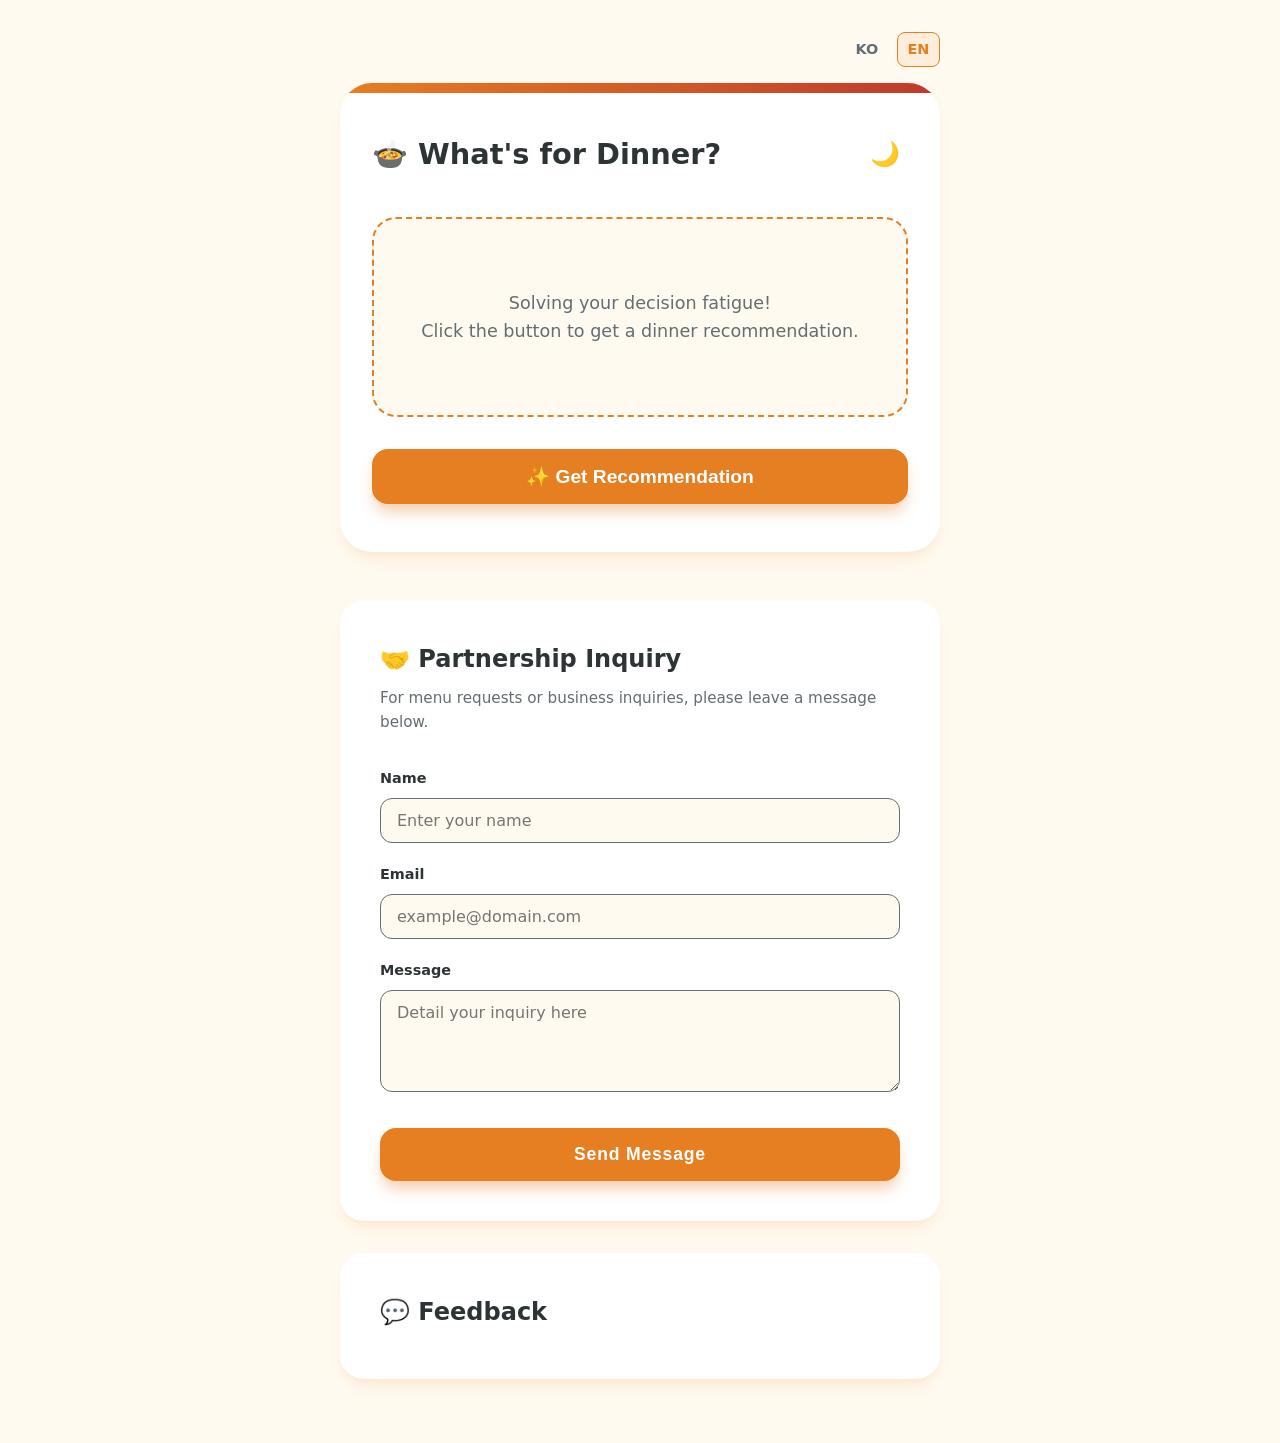
==== en.html @ bf0f8f5d "feat: Add global English page and multi-language support" ====
<!DOCTYPE html>
<html lang="en">
<head>
    <meta charset="UTF-8">
    <meta name="viewport" content="width=device-width, initial-scale=1.0">
    <title>What's for Dinner? | Menu Recommendation</title>
    <link rel="stylesheet" href="style.css">
</head>
<body>

    <nav class="lang-switcher">
        <a href="index.html" class="lang-link">KO</a>
        <a href="en.html" class="lang-link active">EN</a>
    </nav>

    <main class="container">
        <header>
            <h1>🍲 What's for Dinner?</h1>
            <button id="theme-toggle" class="theme-toggle" aria-label="Toggle dark mode">🌙</button>
        </header>
        
        <div id="display-area">
            <p style="color: var(--text-secondary); font-size: 1.1rem;">Solving your decision fatigue! <br>Click the button to get a dinner recommendation.</p>
        </div>

        <button id="recommend-btn">
            <span>✨ Get Recommendation</span>
        </button>
    </main>

    <section class="inquiry-section">
        <div class="inquiry-container">
            <h2>🤝 Partnership Inquiry</h2>
            <p>For menu requests or business inquiries, please leave a message below.</p>
            <form action="https://formspree.io/f/mlgpypkr" method="POST" id="inquiry-form">
                <div class="form-group">
                    <label for="name">Name</label>
                    <input type="text" id="name" name="name" placeholder="Enter your name" required>
                </div>
                <div class="form-group">
                    <label for="email">Email</label>
                    <input type="email" id="email" name="email" placeholder="example@domain.com" required>
                </div>
                <div class="form-group">
                    <label for="message">Message</label>
                    <textarea id="message" name="message" rows="4" placeholder="Detail your inquiry here" required></textarea>
                </div>
                <button type="submit" class="submit-btn">Send Message</button>
            </form>
        </div>
    </section>

    <section class="comment-section">
        <div class="comment-container">
            <h2>💬 Feedback</h2>
            <div id="disqus_thread"></div>
            <script>
                (function() {
                var d = document, s = d.createElement('script');
                s.src = 'https://productbuilder2-6.disqus.com/embed.js';
                s.setAttribute('data-timestamp', +new Date());
                (d.head || d.body).appendChild(s);
                })();
            </script>
            <noscript>Please enable JavaScript to view the <a href="https://disqus.com/?ref_noscript">comments powered by Disqus.</a></noscript>
        </div>
    </section>

    <script src="main.js"></script>
</body>
</html>
---- style.css ----
@layer base, theme, components, layout;

@layer base {
  :root {
    --bg-color: #fffaf0; /* FloralWhite - Warm background */
    --text-primary: #2d3436;
    --text-secondary: #636e72;
    --accent-color: #e67e22; /* Carrot Orange */
    --accent-hover: #d35400; /* Pumpkin Orange */
    --card-bg: #ffffff;
    --shadow: 0 10px 25px -5px rgba(230, 126, 34, 0.1), 0 8px 10px -6px rgba(230, 126, 34, 0.1);
    --bonus-color: #c0392b; /* Pomegranate Red */
    --transition-speed: 0.3s;
  }

  [data-theme="dark"] {
    --bg-color: #2c3e50; /* Midnight Blue */
    --text-primary: #ecf0f1;
    --text-secondary: #bdc3c7;
    --accent-color: #f39c12; /* Orange */
    --accent-hover: #e67e22;
    --card-bg: #34495e; /* Wet Asphalt */
    --shadow: 0 10px 25px -5px rgba(0, 0, 0, 0.5), 0 8px 10px -6px rgba(0, 0, 0, 0.5);
    --bonus-color: #e74c3c; /* Alizarin Red */
  }

  * {
    box-sizing: border-box;
    margin: 0;
    padding: 0;
  }

  body {
    font-family: 'Pretendard', -apple-system, BlinkMacSystemFont, system-ui, Roboto, sans-serif;
    background-color: var(--bg-color);
    color: var(--text-primary);
    transition: background-color var(--transition-speed), color var(--transition-speed);
    line-height: 1.6;
    display: flex;
    flex-direction: column;
    justify-content: flex-start;
    align-items: center;
    min-height: 100vh;
    padding: 2rem 0;
  }
}

@layer layout {
  .container {
    max-width: 600px;
    width: 90%;
    margin-bottom: 3rem;
    padding: 3rem 2rem;
    background-color: var(--card-bg);
    border-radius: 2rem;
    box-shadow: var(--shadow);
    text-align: center;
    transition: background-color var(--transition-speed), box-shadow var(--transition-speed);
    position: relative;
    overflow: hidden;
  }

  /* Decorative texture */
  .container::before {
    content: "";
    position: absolute;
    top: 0;
    left: 0;
    right: 0;
    height: 10px;
    background: linear-gradient(90deg, var(--accent-color), var(--bonus-color));
  }

  .inquiry-section {
    max-width: 600px;
    width: 90%;
    margin-bottom: 2rem;
  }

  .inquiry-container {
    padding: 2.5rem;
    background-color: var(--card-bg);
    border-radius: 1.5rem;
    box-shadow: var(--shadow);
    transition: background-color var(--transition-speed), box-shadow var(--transition-speed);
  }

  .comment-section {
    max-width: 600px;
    width: 90%;
    margin-bottom: 2rem;
  }

  .comment-container {
    padding: 2.5rem;
    background-color: var(--card-bg);
    border-radius: 1.5rem;
    box-shadow: var(--shadow);
    transition: background-color var(--transition-speed), box-shadow var(--transition-speed);
    text-align: left;
  }

  header {
    display: flex;
    justify-content: space-between;
    align-items: center;
    margin-bottom: 2.5rem;
  }

  /* Language Switcher */
  .lang-switcher {
    display: flex;
    gap: 0.5rem;
    margin-bottom: 1rem;
    justify-content: flex-end;
    width: 100%;
    max-width: 600px;
  }

  .lang-link {
    text-decoration: none;
    font-size: 0.9rem;
    font-weight: 600;
    color: var(--text-secondary);
    padding: 0.3rem 0.6rem;
    border-radius: 0.5rem;
    transition: all 0.2s;
    border: 1px solid transparent;
  }

  .lang-link.active {
    color: var(--accent-color);
    background: rgba(230, 126, 34, 0.1);
    border-color: var(--accent-color);
  }

  .lang-link:hover:not(.active) {
    background: var(--card-bg);
    border-color: var(--text-secondary);
  }
}

@layer components {
  h1 {
    font-size: 1.8rem;
    font-weight: 800;
    color: var(--text-primary);
    display: flex;
    align-items: center;
    gap: 0.5rem;
  }

  h2 {
    font-size: 1.5rem;
    font-weight: 700;
    margin-bottom: 0.5rem;
    color: var(--text-primary);
  }

  .inquiry-container p {
    color: var(--text-secondary);
    margin-bottom: 2rem;
    font-size: 0.95rem;
  }

  #inquiry-form {
    display: flex;
    flex-direction: column;
    gap: 1.25rem;
    text-align: left;
  }

  .form-group {
    display: flex;
    flex-direction: column;
    gap: 0.5rem;
  }

  .form-group label {
    font-size: 0.9rem;
    font-weight: 600;
    color: var(--text-primary);
  }

  .form-group input,
  .form-group textarea {
    padding: 0.75rem 1rem;
    border-radius: 0.75rem;
    border: 1px solid var(--text-secondary);
    background-color: var(--bg-color);
    color: var(--text-primary);
    font-size: 1rem;
    font-family: inherit;
    transition: border-color 0.2s, box-shadow 0.2s;
  }

  .form-group input:focus,
  .form-group textarea:focus {
    outline: none;
    border-color: var(--accent-color);
    box-shadow: 0 0 0 3px rgba(230, 126, 34, 0.2);
  }

  .submit-btn {
    margin-top: 1rem;
    padding: 1rem;
    font-size: 1.1rem;
    letter-spacing: 0.05rem;
  }

  #display-area {
    margin: 2rem 0;
    padding: 2rem;
    background-color: var(--bg-color);
    border-radius: 1.5rem;
    min-height: 200px;
    display: flex;
    flex-direction: column;
    justify-content: center;
    align-items: center;
    gap: 1.5rem;
    transition: background-color var(--transition-speed);
    border: 2px dashed var(--accent-color);
  }

  .menu-result {
    animation: bounceIn 0.8s cubic-bezier(0.68, -0.55, 0.265, 1.55) forwards;
    text-align: center;
  }

  .menu-emoji {
    font-size: 4rem;
    margin-bottom: 1rem;
    display: block;
  }

  .menu-name {
    font-size: 2.2rem;
    font-weight: 900;
    color: var(--accent-color);
    margin-bottom: 0.5rem;
  }

  .menu-category {
    font-size: 1.1rem;
    font-weight: 600;
    color: var(--text-secondary);
    padding: 0.4rem 1rem;
    background: rgba(230, 126, 34, 0.1);
    border-radius: 2rem;
  }

  button {
    padding: 1rem 2rem;
    font-size: 1.2rem;
    font-weight: 700;
    background-color: var(--accent-color);
    color: white;
    border: none;
    border-radius: 1rem;
    cursor: pointer;
    transition: all 0.3s cubic-bezier(0.4, 0, 0.2, 1);
    box-shadow: 0 10px 15px -3px rgba(230, 126, 34, 0.4);
    display: flex;
    align-items: center;
    justify-content: center;
    gap: 0.5rem;
    width: 100%;
  }

  button:hover {
    background-color: var(--accent-hover);
    transform: translateY(-4px) scale(1.02);
    box-shadow: 0 20px 25px -5px rgba(230, 126, 34, 0.4);
  }

  button:active {
    transform: translateY(-1px);
  }

  /* Theme Toggle Button */
  .theme-toggle {
    background: none;
    border: none;
    padding: 0.5rem;
    cursor: pointer;
    color: var(--text-primary);
    box-shadow: none;
    font-size: 1.5rem;
    width: auto;
  }

  .theme-toggle:hover {
    background: none;
    transform: rotate(15deg) scale(1.2);
    box-shadow: none;
  }
}

@keyframes bounceIn {
  0% { opacity: 0; transform: scale(0.3); }
  50% { opacity: 0.9; transform: scale(1.1); }
  80% { opacity: 1; transform: scale(0.89); }
  100% { opacity: 1; transform: scale(1); }
}
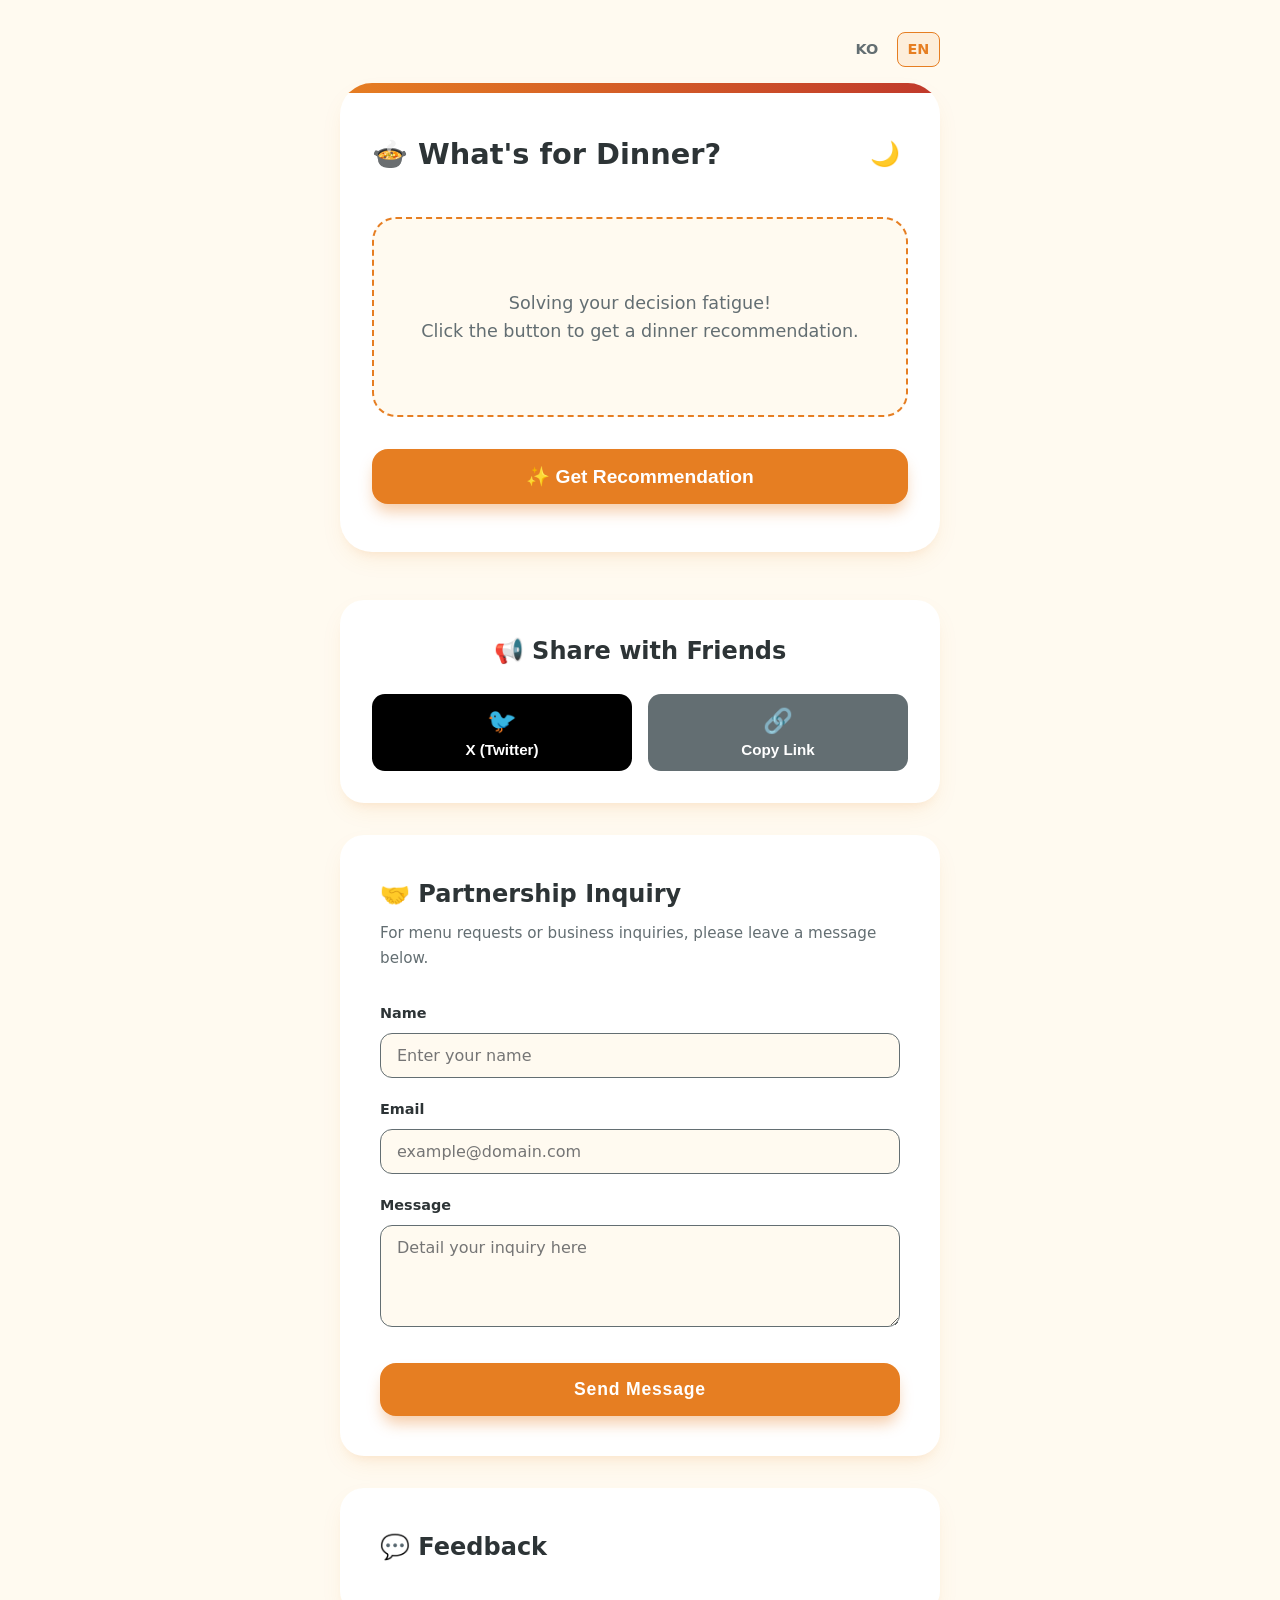
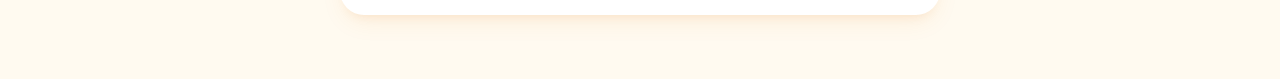
==== commit 6b8777f1: "Add SNS sharing features (KakaoTalk, X, Link Copy)" ====
--- a/en.html
+++ b/en.html
@@ -4,6 +4,7 @@
     <meta charset="UTF-8">
     <meta name="viewport" content="width=device-width, initial-scale=1.0">
     <title>What's for Dinner? | Menu Recommendation</title>
+    <link rel="icon" type="image/svg+xml" href="favicon.svg">
     <link rel="stylesheet" href="style.css">
 </head>
 <body>
@@ -27,6 +28,22 @@
             <span>✨ Get Recommendation</span>
         </button>
     </main>
+
+    <section class="share-section">
+        <div class="share-container">
+            <h2>📢 Share with Friends</h2>
+            <div class="share-buttons">
+                <button id="share-twitter" class="share-btn twitter" title="Share on X (Twitter)">
+                    <span class="share-icon">🐦</span>
+                    <span>X (Twitter)</span>
+                </button>
+                <button id="copy-link" class="share-btn link" title="Copy Link">
+                    <span class="share-icon">🔗</span>
+                    <span>Copy Link</span>
+                </button>
+            </div>
+        </div>
+    </section>
 
     <section class="inquiry-section">
         <div class="inquiry-container">
--- a/style.css
+++ b/style.css
@@ -77,6 +77,78 @@
     margin-bottom: 2rem;
   }
 
+  .share-section {
+    max-width: 600px;
+    width: 90%;
+    margin-bottom: 2rem;
+  }
+
+  .share-container {
+    padding: 2rem;
+    background-color: var(--card-bg);
+    border-radius: 1.5rem;
+    box-shadow: var(--shadow);
+    transition: background-color var(--transition-speed), box-shadow var(--transition-speed);
+    text-align: center;
+  }
+
+  .share-buttons {
+    display: flex;
+    gap: 1rem;
+    margin-top: 1.5rem;
+    justify-content: center;
+    flex-wrap: wrap;
+  }
+
+  .share-btn {
+    flex: 1;
+    min-width: 120px;
+    padding: 0.8rem 1rem;
+    font-size: 0.95rem;
+    font-weight: 600;
+    border-radius: 0.8rem;
+    display: flex;
+    flex-direction: column;
+    align-items: center;
+    gap: 0.4rem;
+    box-shadow: none;
+    transition: all 0.2s ease;
+  }
+
+  .share-btn .share-icon {
+    font-size: 1.5rem;
+  }
+
+  .share-btn.kakao {
+    background-color: #FEE500;
+    color: #3C1E1E;
+  }
+
+  .share-btn.kakao:hover {
+    background-color: #fada00;
+    transform: translateY(-3px);
+  }
+
+  .share-btn.twitter {
+    background-color: #000000;
+    color: #ffffff;
+  }
+
+  .share-btn.twitter:hover {
+    background-color: #333333;
+    transform: translateY(-3px);
+  }
+
+  .share-btn.link {
+    background-color: var(--text-secondary);
+    color: #ffffff;
+  }
+
+  .share-btn.link:hover {
+    background-color: var(--text-primary);
+    transform: translateY(-3px);
+  }
+
   .inquiry-container {
     padding: 2.5rem;
     background-color: var(--card-bg);
